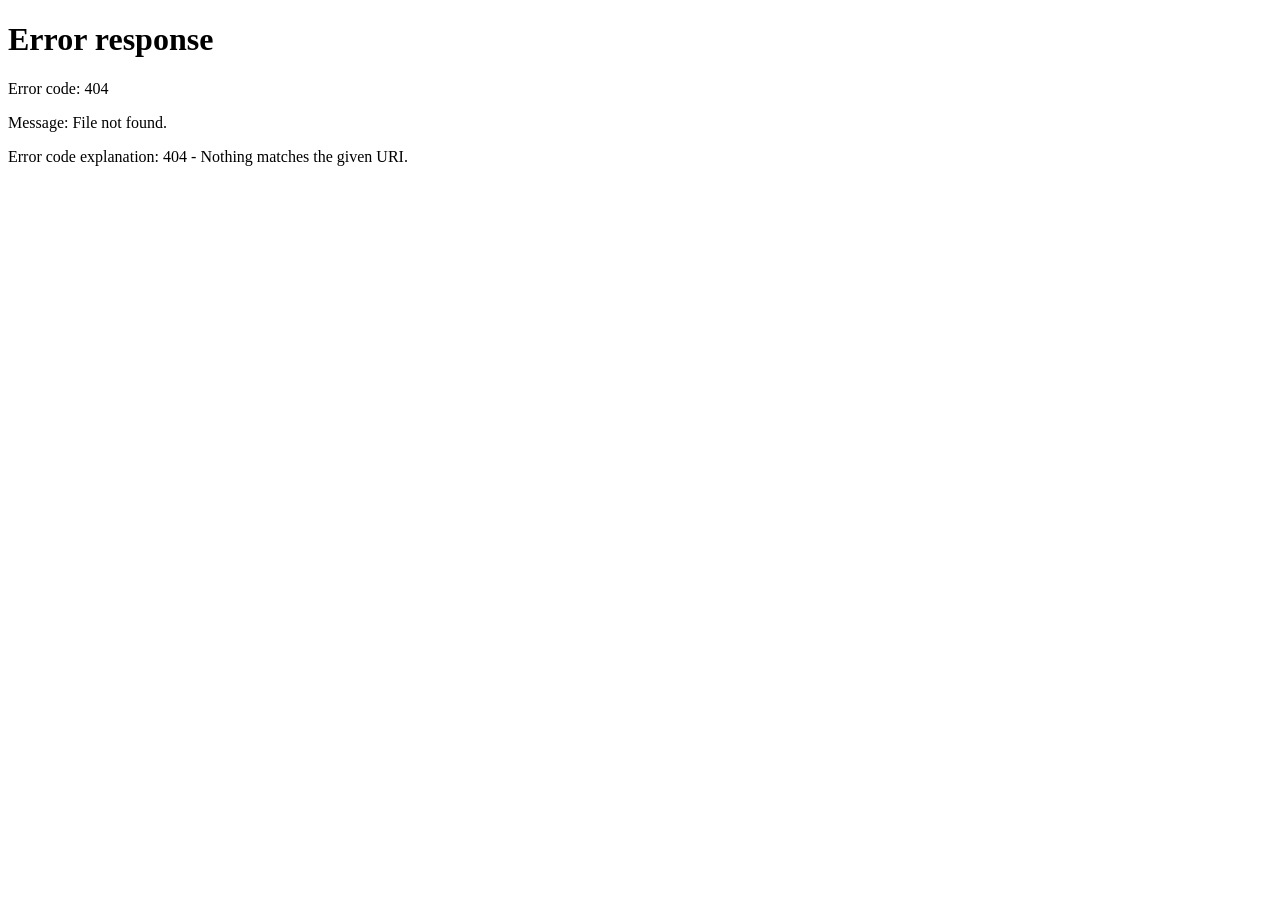
==== index.html @ c28296d2 "Add files via upload" ====
<!DOCTYPE html>
<html lang="fi">
  <head>
    <meta charset="utf-8" />
    <meta http-equiv="refresh" content="0; url=Kirjautumissivu/Kirjaudu.html" />
    <title>OpintoAika</title>
  </head>
  <body>
    <script>
      window.location.replace('Kirjautumissivu/Kirjaudu.html');
    </script>
  </body>
</html>
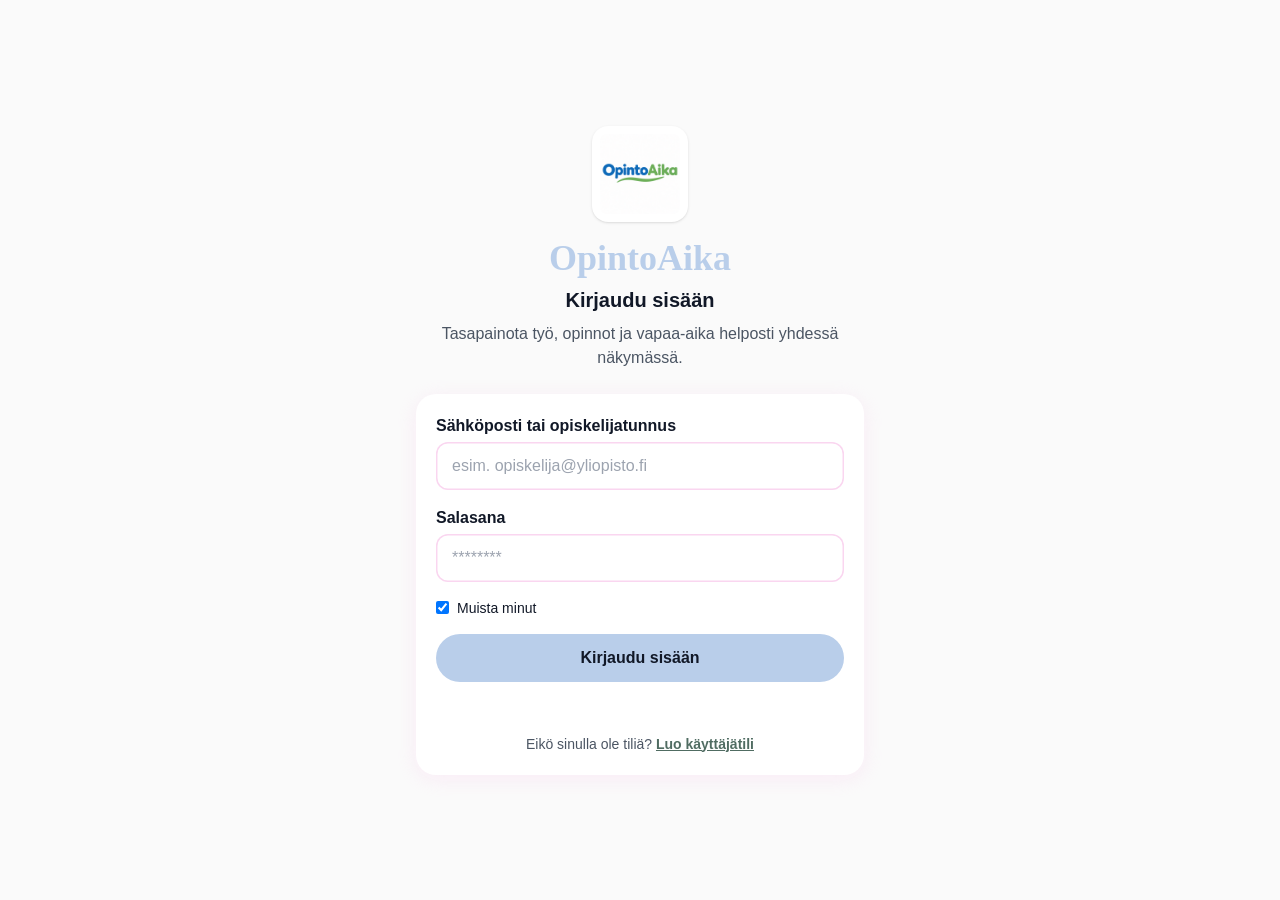
==== commit 94e7f8a0: "Refactor index.html for cleaner redirection Removed redundant script redirection and added meta refr" ====
--- a/index.html
+++ b/index.html
@@ -2,12 +2,12 @@
 <html lang="fi">
   <head>
     <meta charset="utf-8" />
-    <meta http-equiv="refresh" content="0; url=Kirjautumissivu/Kirjaudu.html" />
+    <<meta http-equiv="refresh" content="0; url=Kirjaudu.html" />
     <title>OpintoAika</title>
   </head>
   <body>
     <script>
-      window.location.replace('Kirjautumissivu/Kirjaudu.html');
+      <meta http-equiv="refresh" content="0; url=Kirjaudu.html" />
     </script>
   </body>
 </html>
